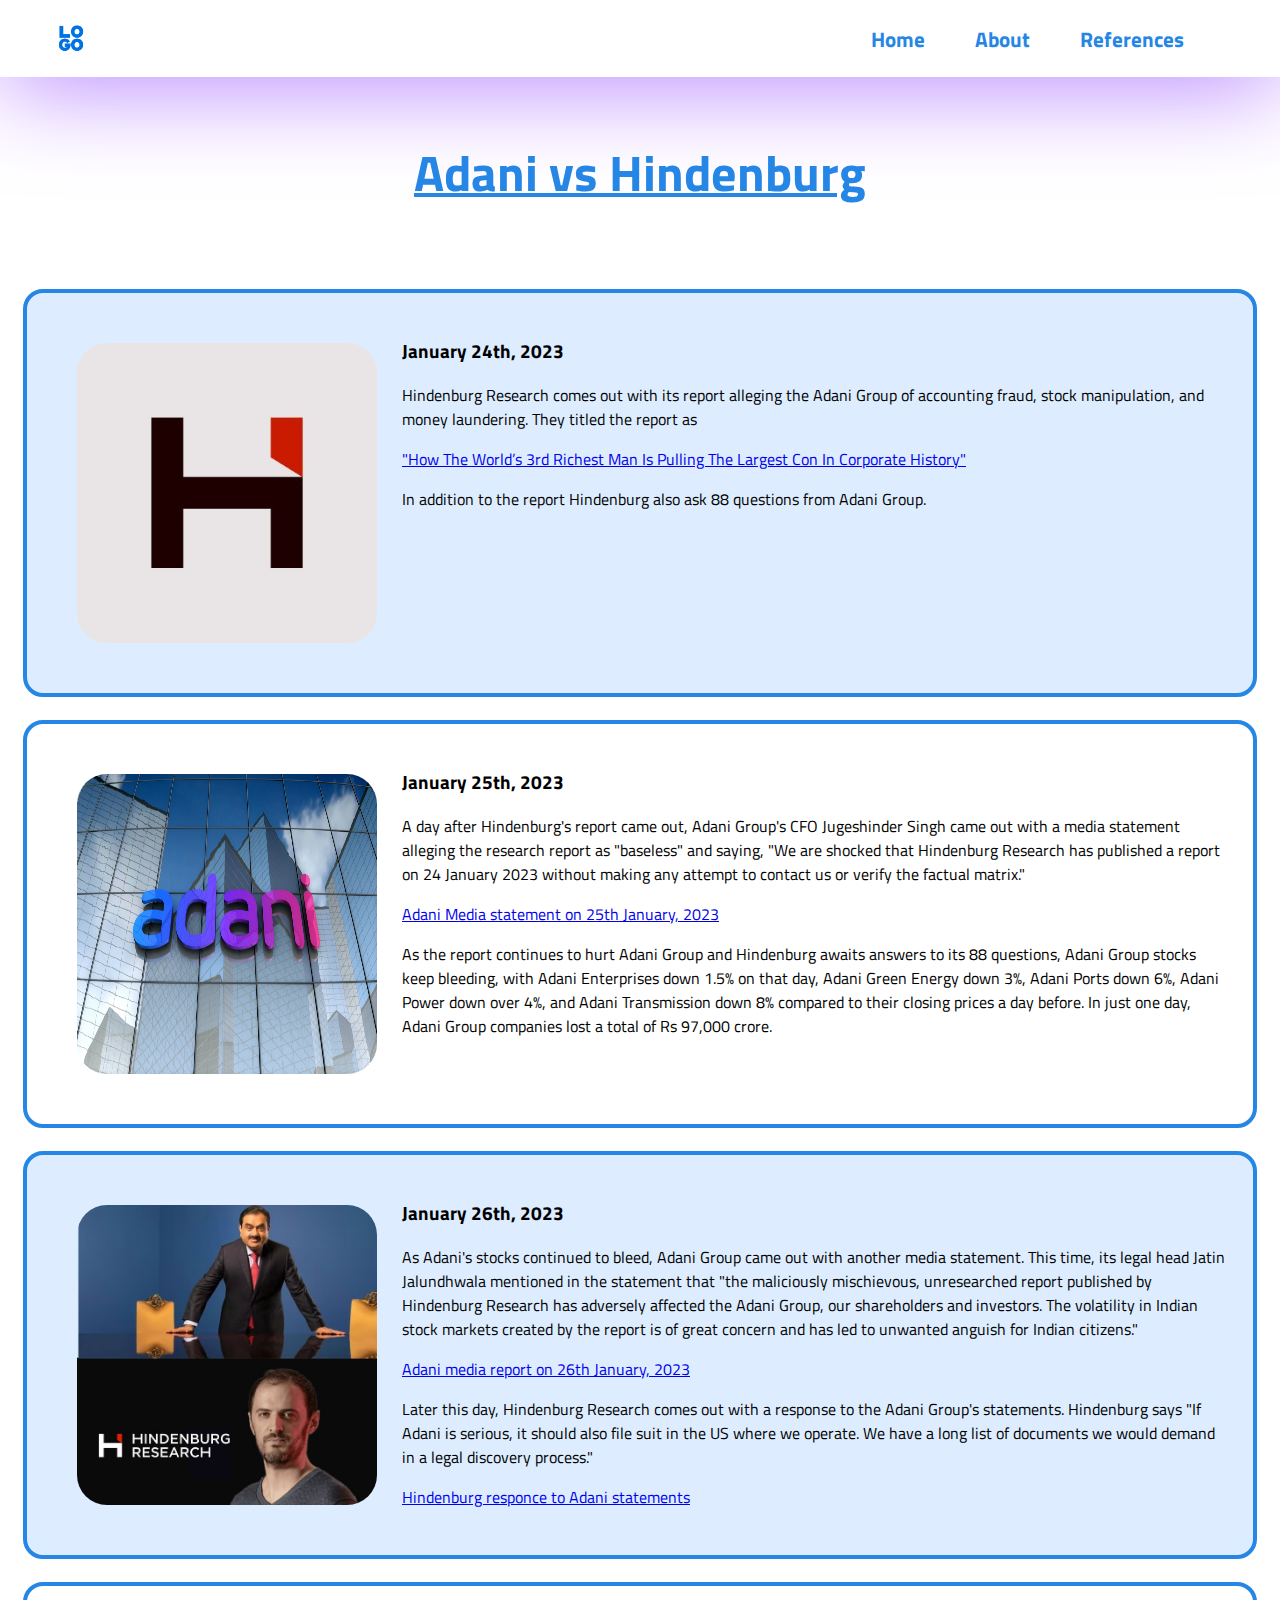
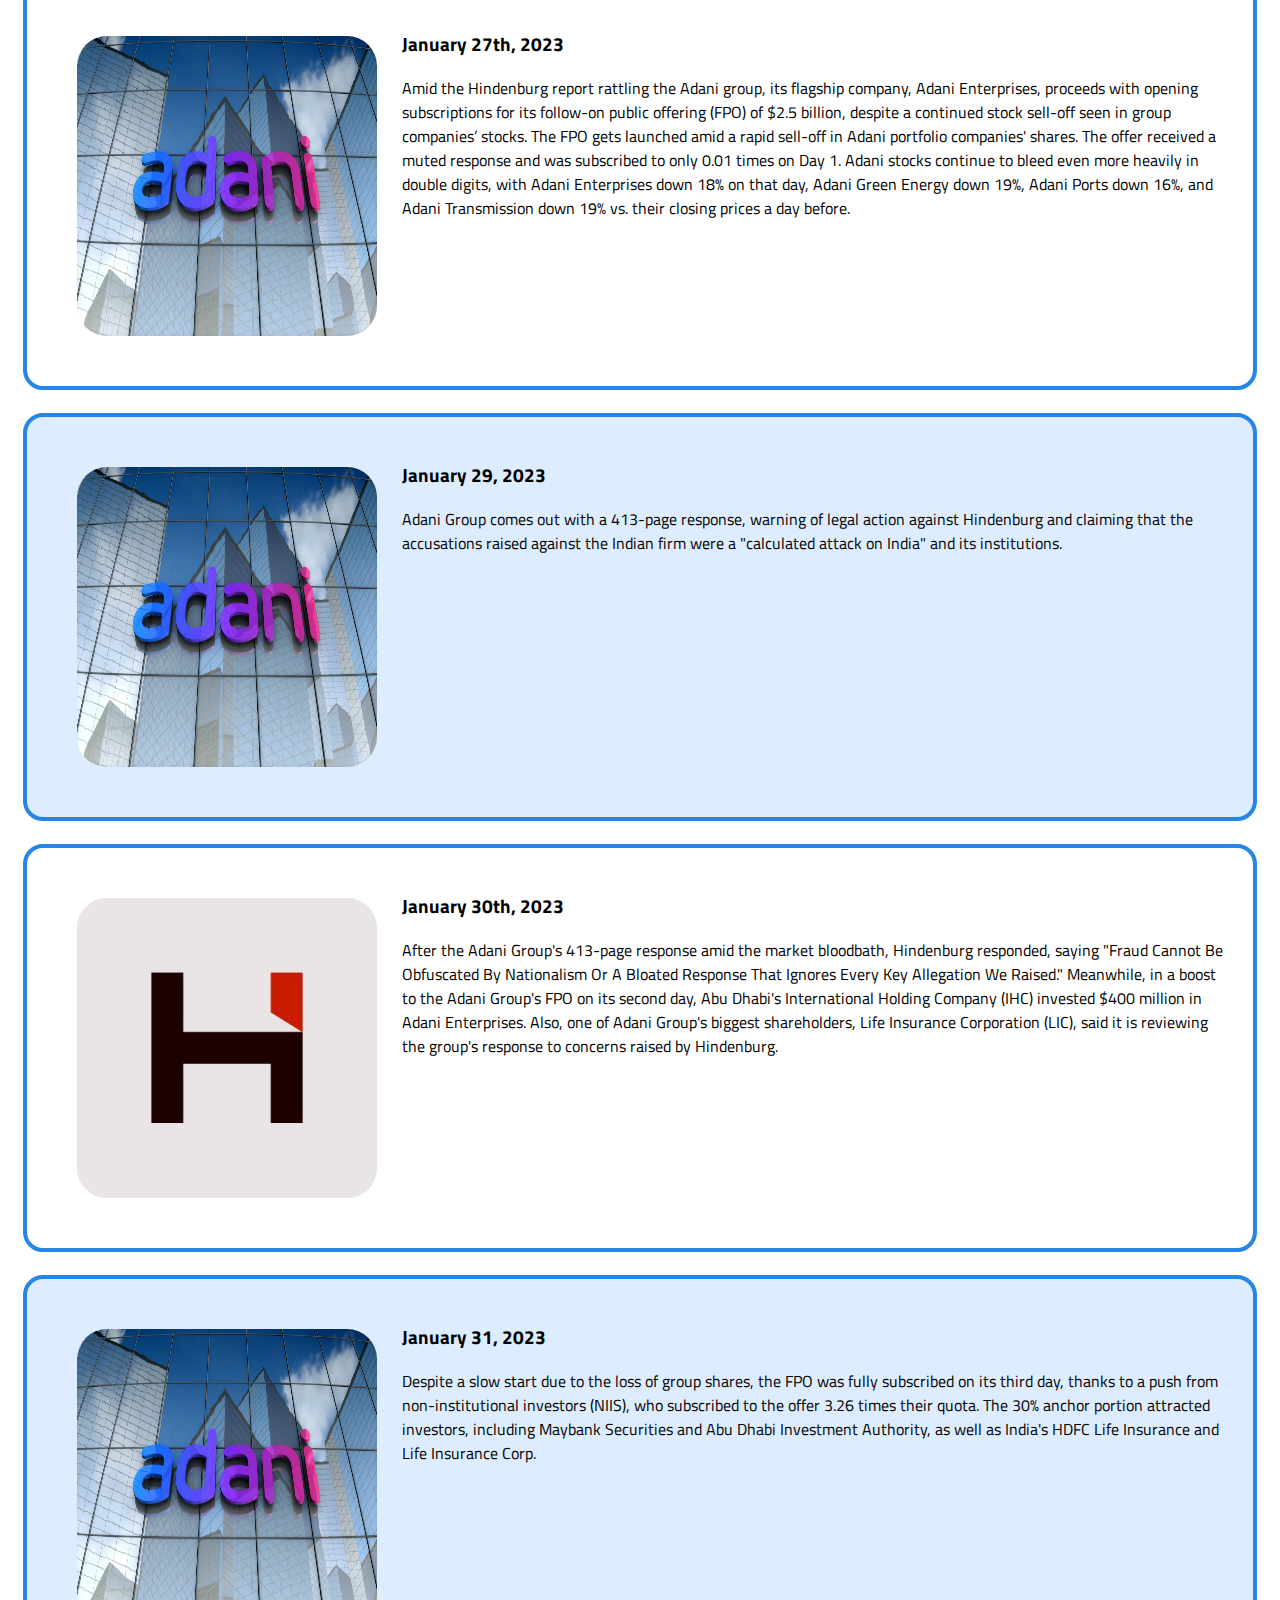
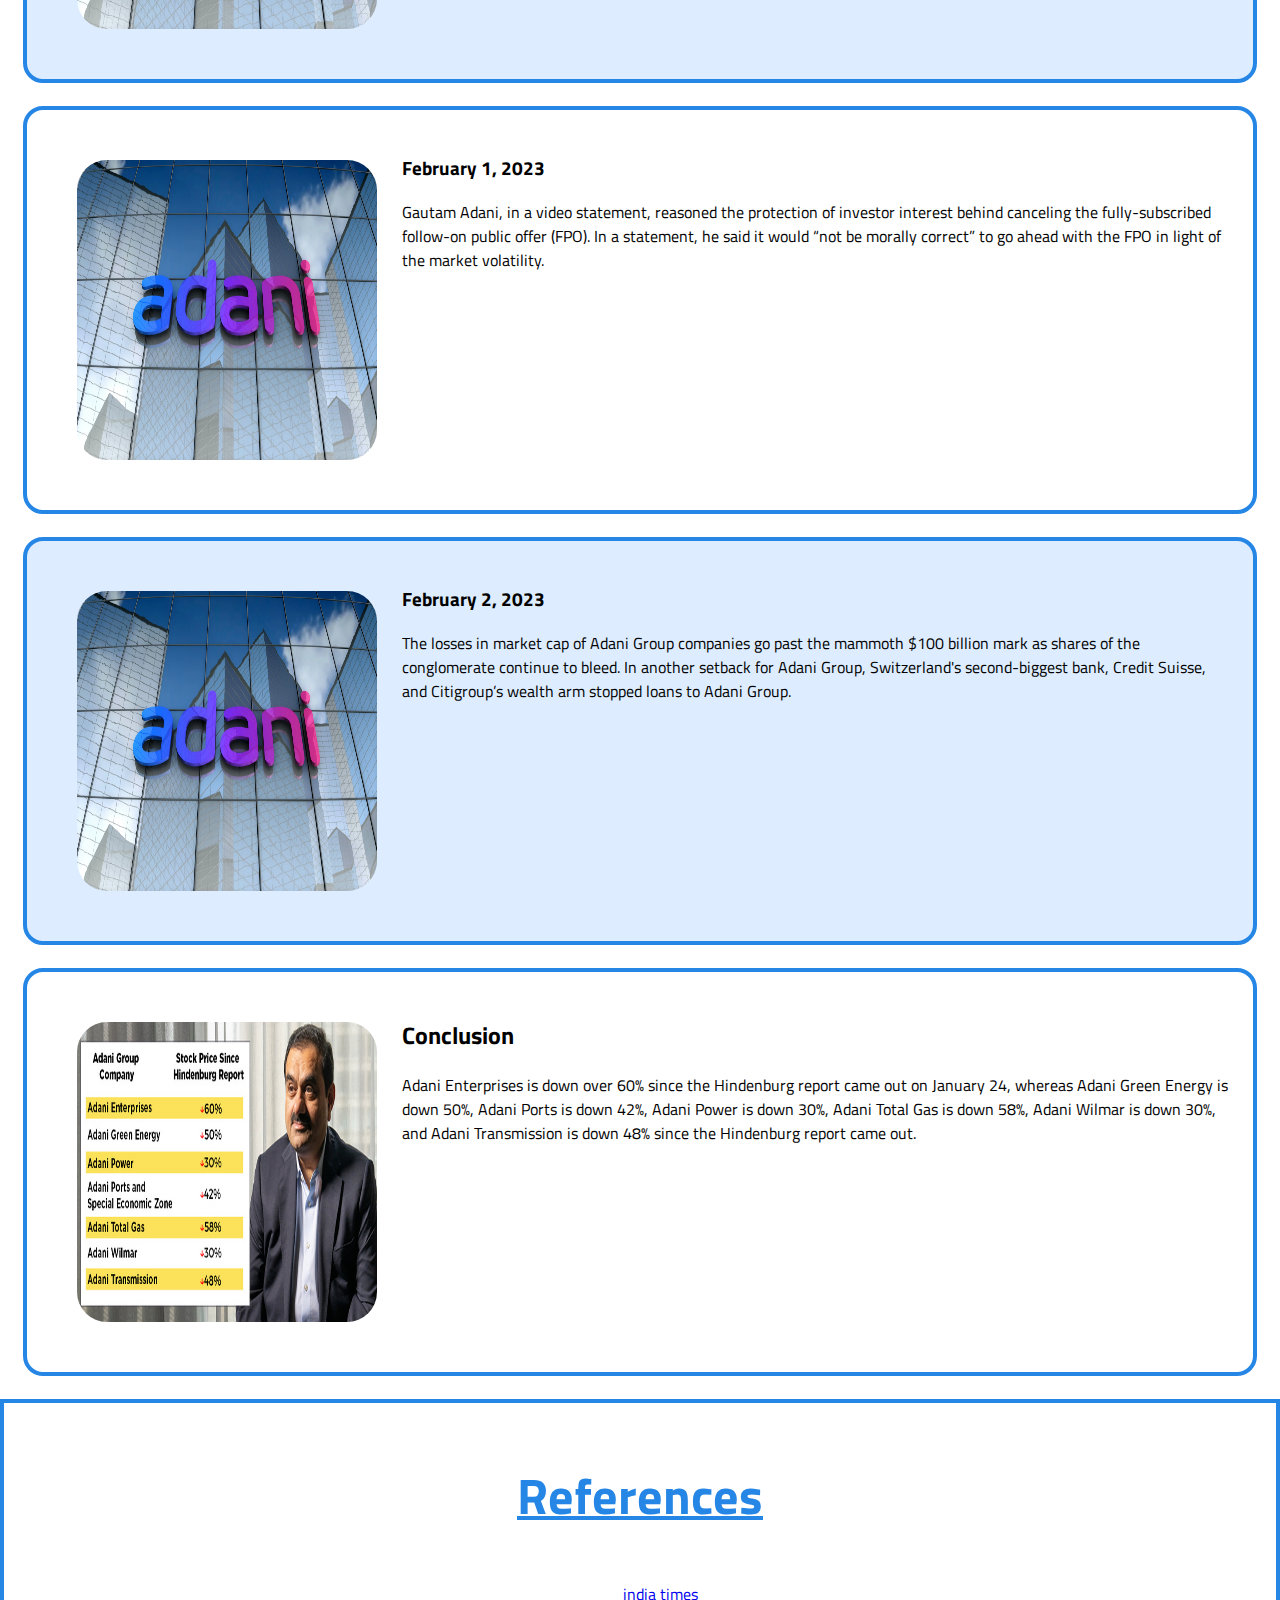
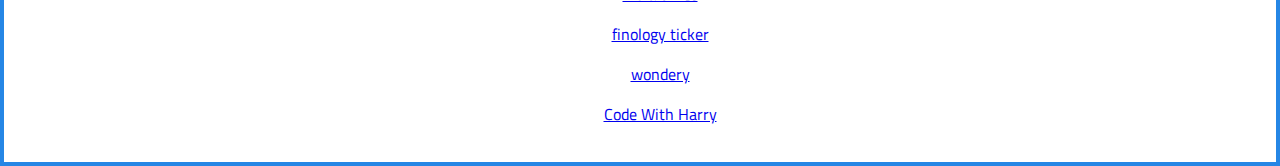
==== index.html @ 4dd3755a "Removing from folder and adding to main file" ====
<!DOCTYPE html>
<html lang="en">

<head>
    <meta charset="UTF-8">
    <meta http-equiv="X-UA-Compatible" content="IE=edge">
    <meta name="viewport" content="width=device-width, initial-scale=1.0">
    <link rel="stylesheet" href="style.css">
    <link rel="preconnect" href="https://fonts.googleapis.com">
    <link rel="preconnect" href="https://fonts.gstatic.com" crossorigin>
    <link href="https://fonts.googleapis.com/css2?family=Titillium+Web&display=swap" rel="stylesheet">
    <title>Adani VS Hindenburg </title>

    </style>

</head>

</head>

<body>
    <header>
        <section class="flex-container">

            <div class="image-container">

                <img src="logo-social.png" alt="company name" class="header-image">

            </div>
            <div class="links-container">

                <a href="" class="header-links">Home</a>
                <a href="" class="header-links">About</a>
                <a href="" class="header-links">References</a>

            </div>
        </section>
    </header>


    <main>

        <div class="label-topic">
            <h1>Adani vs Hindenburg</h1>
        </div>

        <section class="body-flex-container">

            <div class="odd">
                <img src="hindenburg-research.jpg" alt="Hindenburg logo" class="images">

                <div>

                    <h3>January 24th, 2023</h3>
                    <p>
                        Hindenburg Research comes out with its report alleging the Adani Group of accounting fraud,
                        stock
                        manipulation, and money laundering. They titled the report as </p>
                    <a href="https://hindenburgresearch.com/adani/">"How The World’s 3rd Richest Man Is Pulling The
                        Largest
                        Con
                        In Corporate History" </a>
                    <p>
                        In addition to the report Hindenburg also ask 88 questions from Adani Group.
                    </p>

                </div>

            </div>


            <div class="even">
                <img src="adani-group-logo.webp" alt="Adani logo" class="images">

                <div>

                    <h3>January 25th, 2023</h3>
                    <p>
                        A day after Hindenburg's report came out, Adani Group's CFO Jugeshinder Singh came out with a
                        media
                        statement alleging the research report as "baseless" and saying, "We are shocked that Hindenburg
                        Research has published a report on 24 January 2023 without making any attempt to contact us or
                        verify
                        the factual matrix."
                    </p>
                    <a
                        href="https://twitter.com/AdaniOnline/status/1618169673073451008?ref_src=twsrc%5Etfw%7Ctwcamp%5Etweetembed%7Ctwterm%5E1618169673073451008%7Ctwgr%5Ebac902d277b61a05304545f41da49d1b588bbb51%7Ctwcon%5Es1_&ref_url=https%3A%2F%2Fwww.indiatimes.com%2Fworth%2Fnews%2Fadani-vs-hindenburg-research-timeline-so-far-592019.html">Adani
                        Media statement on 25th January, 2023</a>
                    <p>As the report continues to hurt Adani Group and Hindenburg awaits answers to its 88 questions,
                        Adani
                        Group stocks keep bleeding, with Adani Enterprises down 1.5% on that day, Adani Green Energy
                        down
                        3%,
                        Adani Ports down 6%, Adani Power down over 4%, and Adani Transmission down 8% compared to their
                        closing
                        prices a day before. In just one day, Adani Group companies lost a total of Rs 97,000 crore.</p>

                </div>

            </div>

            <div class="odd">
                <img src="Adani-vs-Hindenburg-research.png" alt="Adani-vs-Hindenburg-research" class="images">
                <div>

                    <h3>January 26th, 2023</h3>
                    <p>
                        As Adani's stocks continued to bleed, Adani Group came out with another media statement. This
                        time,
                        its
                        legal head Jatin Jalundhwala mentioned in the statement that "the maliciously mischievous,
                        unresearched
                        report published by Hindenburg Research has adversely affected the Adani Group, our shareholders
                        and
                        investors. The volatility in Indian stock markets created by the report is of great concern and
                        has
                        led
                        to unwanted anguish for Indian citizens."
                    </p>
                    <a
                        href="https://twitter.com/AdaniOnline/status/1618505586722885633?ref_src=twsrc%5Etfw%7Ctwcamp%5Etweetembed%7Ctwterm%5E1618505586722885633%7Ctwgr%5Ebac902d277b61a05304545f41da49d1b588bbb51%7Ctwcon%5Es1_&ref_url=https%3A%2F%2Fwww.indiatimes.com%2Fworth%2Fnews%2Fadani-vs-hindenburg-research-timeline-so-far-592019.html">Adani
                        media report on 26th January, 2023</a>
                    <p>Later this day, Hindenburg Research comes out with a response to the Adani Group's statements.
                        Hindenburg
                        says "If Adani is serious, it should also file suit in the US where we operate. We have a long
                        list
                        of
                        documents we would demand in a legal discovery process."</p>
                    <a
                        href="https://twitter.com/HindenburgRes/status/1618602694436081668?ref_src=twsrc%5Etfw%7Ctwcamp%5Etweetembed%7Ctwterm%5E1618602694436081668%7Ctwgr%5Ebac902d277b61a05304545f41da49d1b588bbb51%7Ctwcon%5Es1_&ref_url=https%3A%2F%2Fwww.indiatimes.com%2Fworth%2Fnews%2Fadani-vs-hindenburg-research-timeline-so-far-592019.html">Hindenburg
                        responce to Adani statements </a>

                </div>

            </div>

            <div class="even">
                <img src="adani-group-logo.webp" alt="" class="images">

                <div>


                    <h3>January 27th, 2023</h3>
                    <p>Amid the Hindenburg report rattling the Adani group, its flagship company, Adani Enterprises,
                        proceeds
                        with opening subscriptions for its follow-on public offering (FPO) of $2.5 billion, despite a
                        continued
                        stock sell-off seen in group companies’ stocks. The FPO gets launched amid a rapid sell-off in
                        Adani
                        portfolio companies' shares. The offer received a muted response and was subscribed to only 0.01
                        times
                        on Day 1.

                        Adani stocks continue to bleed even more heavily in double digits, with Adani Enterprises down
                        18%
                        on
                        that day, Adani Green Energy down 19%, Adani Ports down 16%, and Adani Transmission down 19% vs.
                        their
                        closing prices a day before.
                    </p>

                </div>

            </div>

            <div class="odd">
                <img src="adani-group-logo.webp" alt="Adani group logo" class="images">

                <div>

                    <h3>January 29, 2023</h3>
                    <p>Adani Group comes out with a 413-page response, warning of legal action against Hindenburg and
                        claiming
                        that the accusations raised against the Indian firm were a "calculated attack on India" and its
                        institutions.</p>

                </div>

            </div>

            <div class="even">

                <img src="hindenburg-research.jpg" alt="Hindenburg logo" class="images">

                <div>

                    <h3>January 30th, 2023</h3>
                    <p>After the Adani Group's 413-page response amid the market bloodbath, Hindenburg responded, saying
                        "Fraud
                        Cannot Be Obfuscated By Nationalism Or A Bloated Response That Ignores Every Key Allegation We
                        Raised."
                        Meanwhile, in a boost to the Adani Group's FPO on its second day, Abu Dhabi's International
                        Holding
                        Company (IHC) invested $400 million in Adani Enterprises. Also, one of Adani Group's biggest
                        shareholders, Life Insurance Corporation (LIC), said it is reviewing the group's response to
                        concerns
                        raised by Hindenburg.</p>

                </div>

            </div>

            <div class="odd">
                <img src="adani-group-logo.webp" alt="" class="images">

                <div>

                    <h3>January 31, 2023</h3>
                    <p>Despite a slow start due to the loss of group shares, the FPO was fully subscribed on its third
                        day,
                        thanks to a push from non-institutional investors (NIIS), who subscribed to the offer 3.26 times
                        their
                        quota. The 30% anchor portion attracted investors, including Maybank Securities and Abu Dhabi
                        Investment
                        Authority, as well as India's HDFC Life Insurance and Life Insurance Corp.</p>

                </div>

            </div>

            <div class="even">
                <img src="adani-group-logo.webp" alt="" class="images">

                <div>

                    <h3>February 1, 2023</h3>
                    <p>Gautam Adani, in a video statement, reasoned the protection of investor interest behind canceling
                        the
                        fully-subscribed follow-on public offer (FPO).

                        In a statement, he said it would “not be morally correct” to go ahead with the FPO in light of
                        the
                        market volatility.
                    </p>

                </div>
            </div>

            <div class="odd">
                <img src="adani-group-logo.webp" alt="" class="images">

                <div>

                    <h3>February 2, 2023</h3>
                    <p>The losses in market cap of Adani Group companies go past the mammoth $100 billion mark as shares
                        of
                        the
                        conglomerate continue to bleed. In another setback for Adani Group, Switzerland's second-biggest
                        bank,
                        Credit Suisse, and Citigroup’s wealth arm stopped loans to Adani Group.</p>

                </div>

            </div>

            <div class="even">
                <img src="Adani shares since 25th jan 2023.jpg" alt="" class="images">
                <div>
                    
                    <h2>Conclusion</h2>
                    <p>Adani Enterprises is down over 60% since the Hindenburg report came out on January 24, whereas Adani
                    Green
                    Energy is down 50%, Adani Ports is down 42%, Adani Power is down 30%, Adani Total Gas is down 58%,
                    Adani
                    Wilmar is down 30%, and Adani Transmission is down 48% since the Hindenburg report came out.</p>
                    
                </div>
            </div>
                
        </section>
    </main>



    <footer>

        <div>

            <h1 class="footer-heading">References</h1>
        </div>
            <div>

                <ul>
                    
                    
                    <a href="https://www.indiatimes.com/worth/news/adani-vs-hindenburg-research-timeline-so-far-592019.html">india times</a>
                    </ul>
                    <ul>
                        
                        <a href="https://ticker.finology.in/">finology ticker</a>
                    </ul>     
                    <ul>
                        <a href="https://wondery.com/">wondery</a>
                    </ul>   
                    <ul>
                        <a href="https://www.youtube.com/@CodeWithHarry">Code With Harry</a>
                    </ul>
                    
                </div>

    </footer>

</body>

</html>
---- style.css ----
.flex-container {
    display: flex;
    align-items: center;
    box-shadow: 1px 1px 100px 1px #a96cff;
    background-color: white;
}


.image-container {
    flex-grow: 10;

}
@media only screen and (max-width: 600px) {
    .image-container {
        flex-grow: 5;
    
    }
}
.links-container {

    font-size: 1.3rem;
    flex-grow: 1;
}

.header-image {
    width: 80px;
    height: 45px;
    margin-top: 5px;
    margin-left: 25px;
    border-radius: 25px;
    padding: 6px;
}

.header-links {
   
 
    display: inline-block;
    color: #2586e5;
    text-decoration: none; 
    background-color: white;
    padding: 1vh;
    margin: 1.5vh;
    border-radius: 15px;
    font-weight: bold;
    
}
.header-links:hover{

    text-decoration: underline #2586e5 2px;
    
}

.label-topic{
    display: grid;
    padding: 23px;
    text-align: center;
    text-decoration: underline #2586e5 4px;
    color: #2586e5;
}
body{
    font-family: 'Titillium Web', sans-serif;
    margin: 0cm;
}


.images {
    height: 300px;
    width: 300px;
    margin: 25px;
    border-radius: 30px;
    
}
.body-flex-container > div{
    display: flex;
    margin: 23px;
    padding: 25px;
    align-items: stretch;
    border-radius: 20px;
}
h1{
    font-size: 50px;
}

.odd{
    background-color: #ddedff;
    border: 4px solid #2586e5;
}
.even{
    background-color: white;
    border: 4px solid #2586e5;
}


footer{
    background-color: white;
    display: grid;
    text-align: center;
    padding-top: 20px;
    padding-bottom: 20px;
    border: 4px solid #2586e5;
}

.footer-heading{
    color: #2586e5;
    text-decoration: underline #2586e5 4px;
}
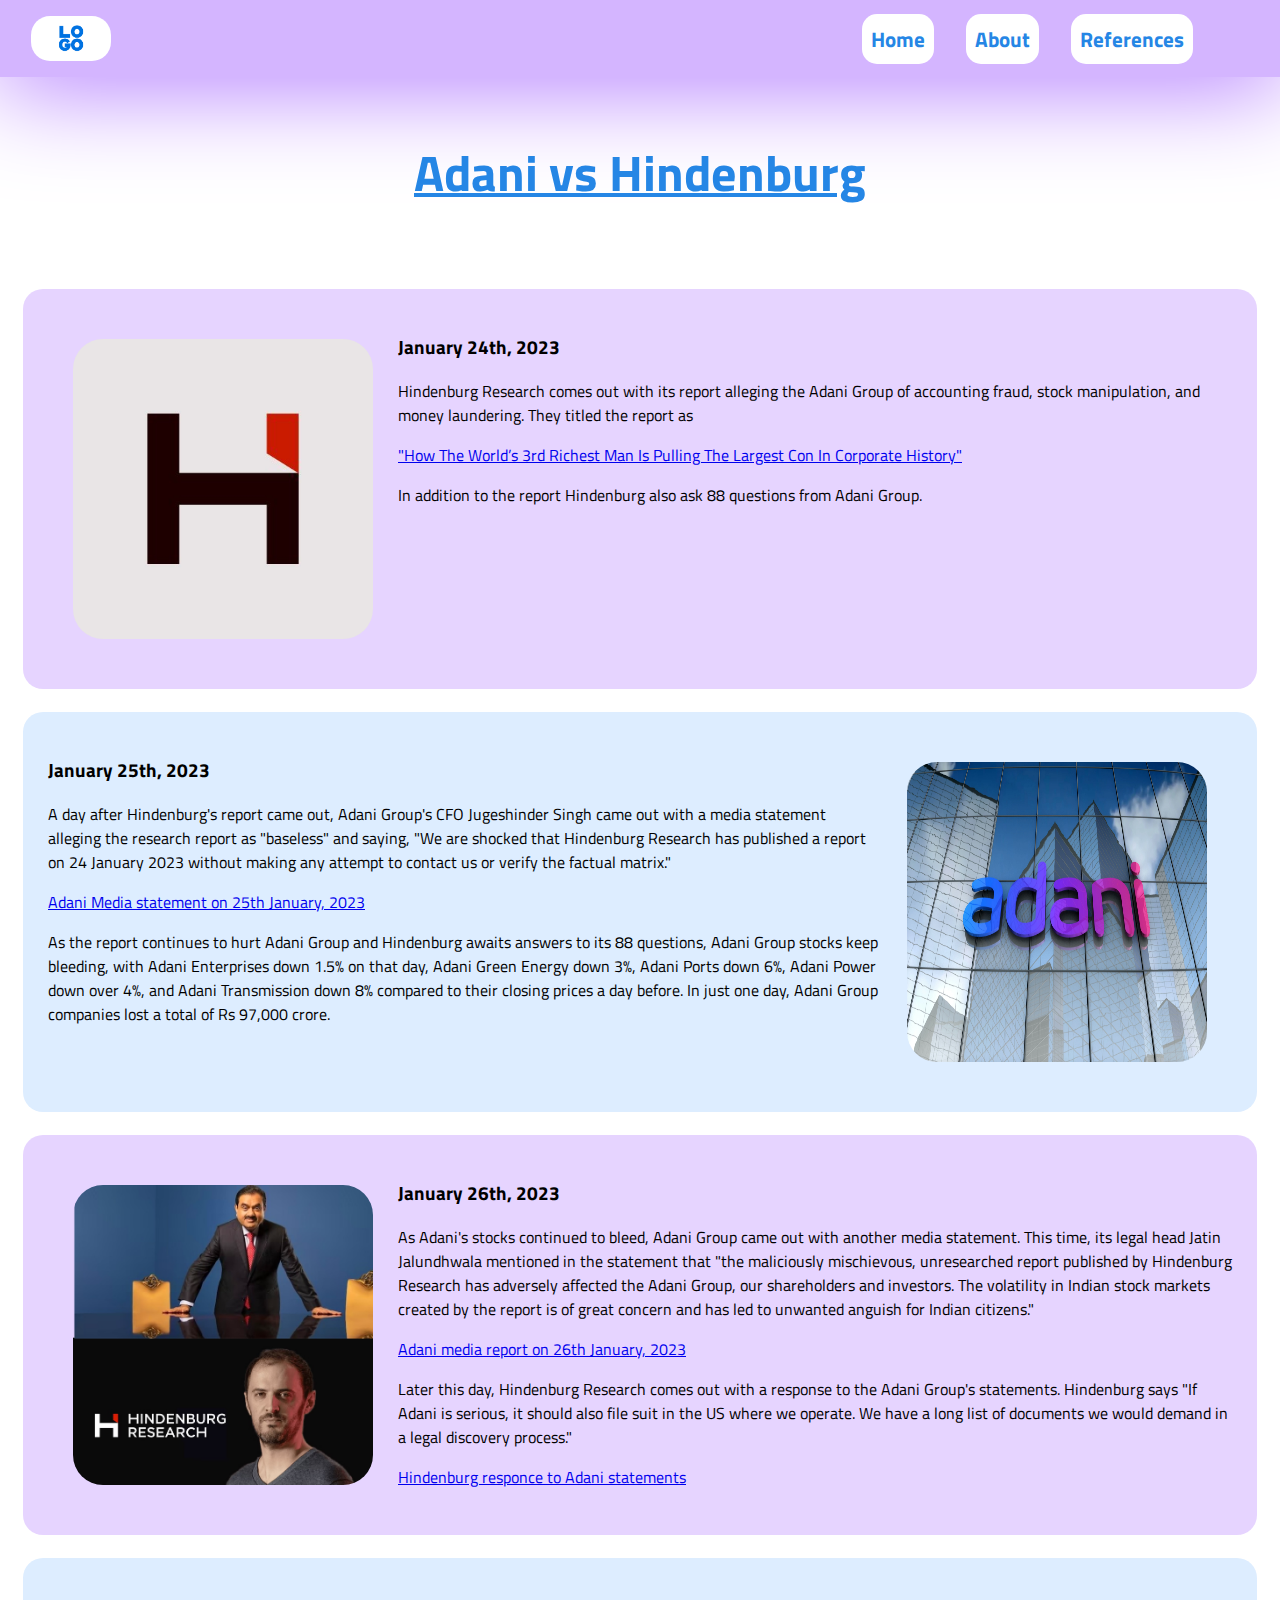
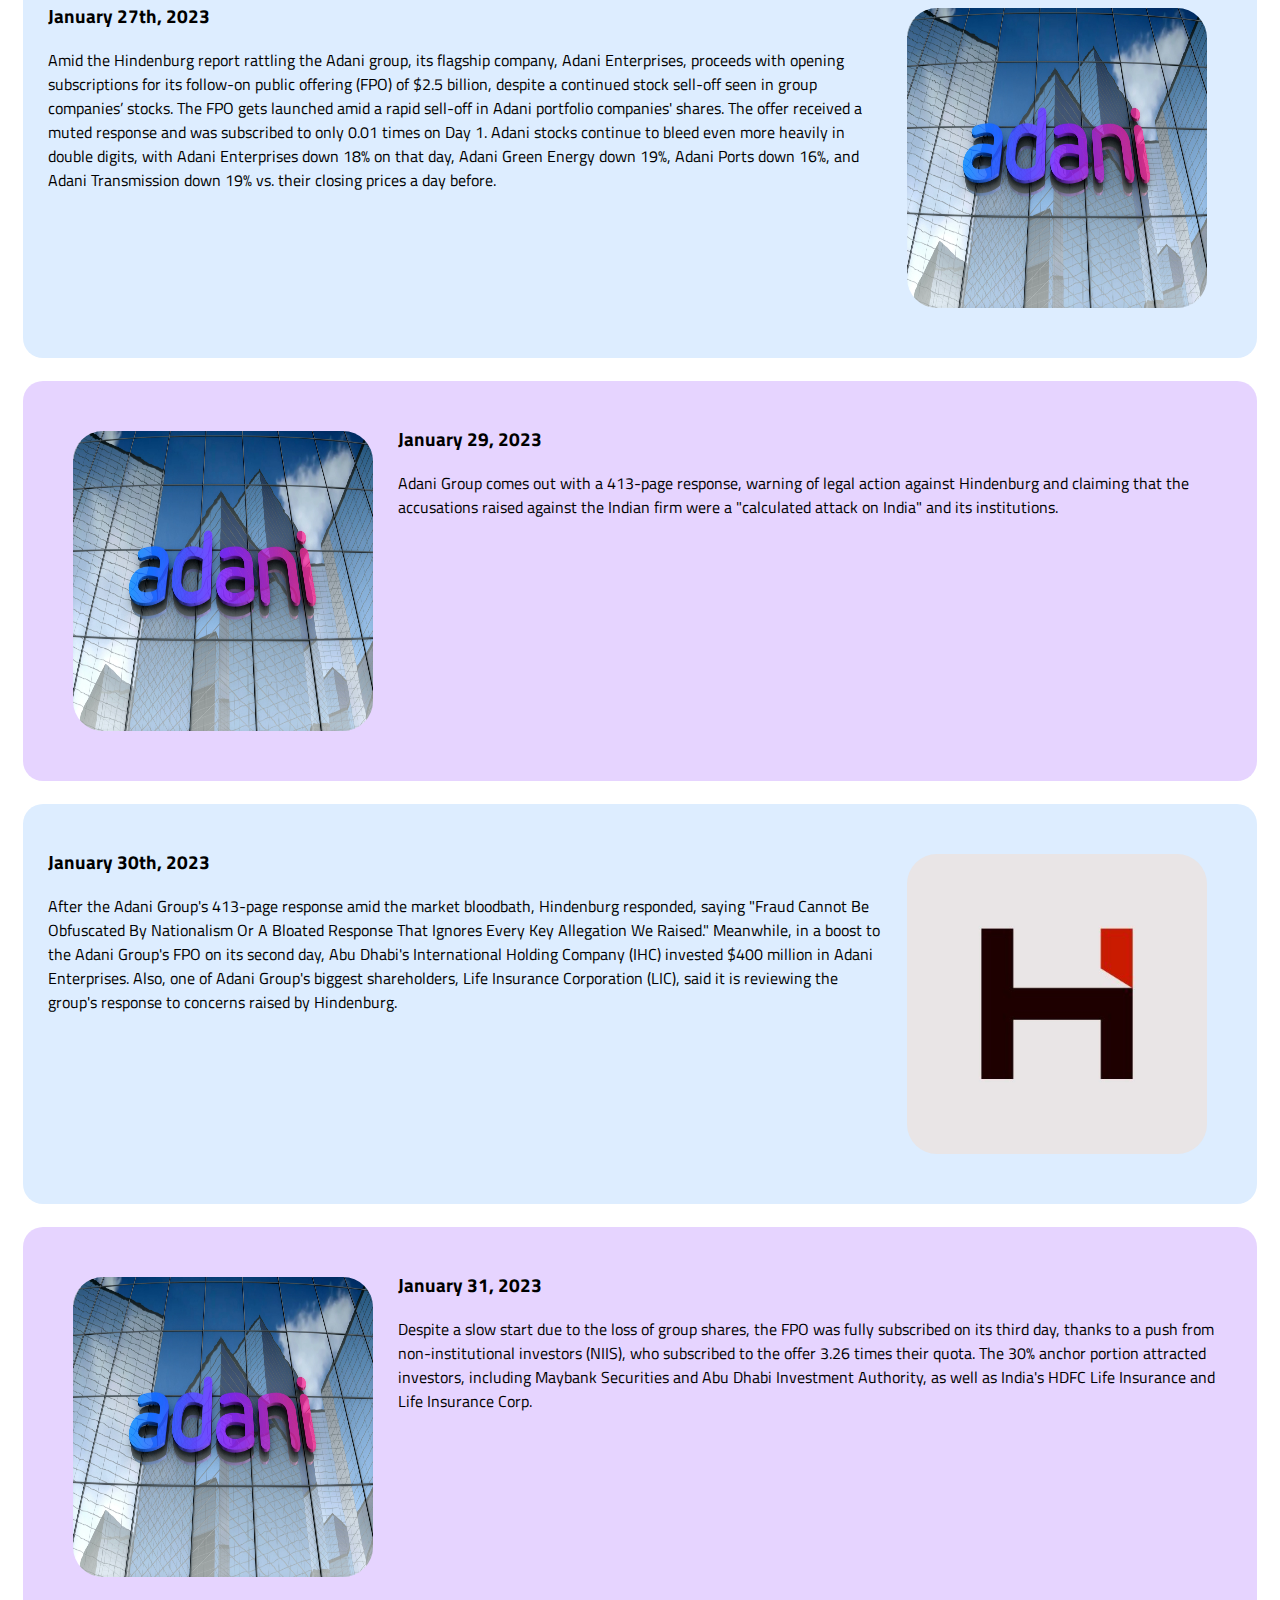
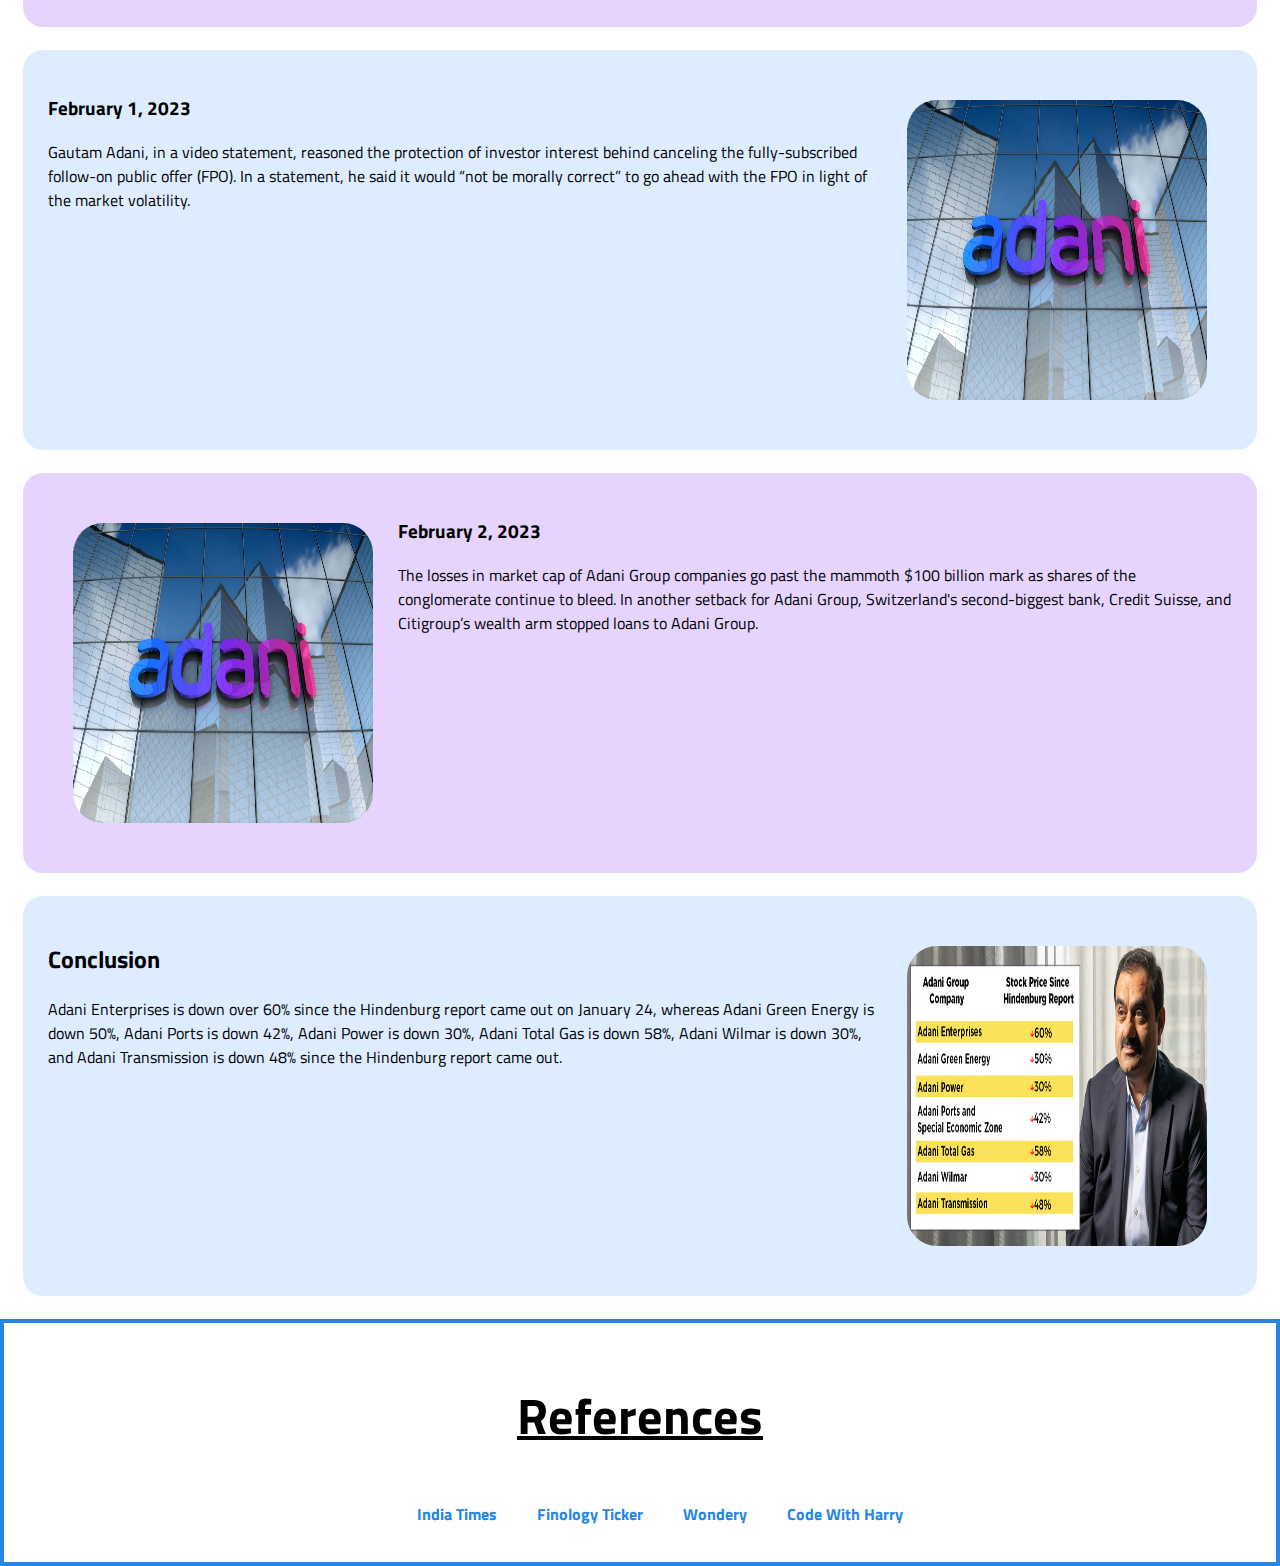
==== commit ea8a7fdc: "Update index.html" ====
--- a/index.html
+++ b/index.html
@@ -69,7 +69,6 @@
 
 
             <div class="even">
-                <img src="adani-group-logo.webp" alt="Adani logo" class="images">
 
                 <div>
 
@@ -95,6 +94,7 @@
                         prices a day before. In just one day, Adani Group companies lost a total of Rs 97,000 crore.</p>
 
                 </div>
+                <img src="adani-group-logo.webp" alt="Adani logo" class="images">
 
             </div>
 
@@ -134,7 +134,6 @@
             </div>
 
             <div class="even">
-                <img src="adani-group-logo.webp" alt="" class="images">
 
                 <div>
 
@@ -159,6 +158,7 @@
                     </p>
 
                 </div>
+                <img src="adani-group-logo.webp" alt="" class="images">
 
             </div>
 
@@ -179,7 +179,6 @@
 
             <div class="even">
 
-                <img src="hindenburg-research.jpg" alt="Hindenburg logo" class="images">
 
                 <div>
 
@@ -196,6 +195,7 @@
                         raised by Hindenburg.</p>
 
                 </div>
+                <img src="hindenburg-research.jpg" alt="Hindenburg logo" class="images">
 
             </div>
 
@@ -218,7 +218,6 @@
             </div>
 
             <div class="even">
-                <img src="adani-group-logo.webp" alt="" class="images">
 
                 <div>
 
@@ -233,6 +232,7 @@
                     </p>
 
                 </div>
+                <img src="adani-group-logo.webp" alt="" class="images">
             </div>
 
             <div class="odd">
@@ -253,19 +253,21 @@
             </div>
 
             <div class="even">
+                <div>
+
+                    <h2>Conclusion</h2>
+                    <p>Adani Enterprises is down over 60% since the Hindenburg report came out on January 24, whereas
+                        Adani
+                        Green
+                        Energy is down 50%, Adani Ports is down 42%, Adani Power is down 30%, Adani Total Gas is down
+                        58%,
+                        Adani
+                        Wilmar is down 30%, and Adani Transmission is down 48% since the Hindenburg report came out.</p>
+
+                </div>
                 <img src="Adani shares since 25th jan 2023.jpg" alt="" class="images">
-                <div>
-                    
-                    <h2>Conclusion</h2>
-                    <p>Adani Enterprises is down over 60% since the Hindenburg report came out on January 24, whereas Adani
-                    Green
-                    Energy is down 50%, Adani Ports is down 42%, Adani Power is down 30%, Adani Total Gas is down 58%,
-                    Adani
-                    Wilmar is down 30%, and Adani Transmission is down 48% since the Hindenburg report came out.</p>
-                    
-                </div>
-            </div>
-                
+            </div>
+
         </section>
     </main>
 
@@ -277,28 +279,28 @@
 
             <h1 class="footer-heading">References</h1>
         </div>
-            <div>
-
-                <ul>
-                    
-                    
-                    <a href="https://www.indiatimes.com/worth/news/adani-vs-hindenburg-research-timeline-so-far-592019.html">india times</a>
-                    </ul>
-                    <ul>
-                        
-                        <a href="https://ticker.finology.in/">finology ticker</a>
-                    </ul>     
-                    <ul>
-                        <a href="https://wondery.com/">wondery</a>
-                    </ul>   
-                    <ul>
-                        <a href="https://www.youtube.com/@CodeWithHarry">Code With Harry</a>
-                    </ul>
-                    
-                </div>
+        <div class="footer-content">
+
+            <ul>
+                <a
+                    href="https://www.indiatimes.com/worth/news/adani-vs-hindenburg-research-timeline-so-far-592019.html">India
+                    Times</a>
+            </ul>
+            <ul>
+
+                <a href="https://ticker.finology.in/">Finology Ticker</a>
+            </ul>
+            <ul>
+                <a href="https://wondery.com/">Wondery</a>
+            </ul>
+            <ul>
+                <a href="https://www.youtube.com/@CodeWithHarry">Code With Harry</a>
+            </ul>
+
+        </div>
 
     </footer>
 
 </body>
 
-</html>+</html>
--- a/style.css
+++ b/style.css
@@ -1,9 +1,8 @@
-
 .flex-container {
     display: flex;
     align-items: center;
-    box-shadow: 1px 1px 100px 1px #a96cff;
-    background-color: white;
+    box-shadow: 1px 1px 100px 5px #a96cff;
+    background-color: #a96cff80;
 }
 
 
@@ -11,12 +10,14 @@
     flex-grow: 10;
 
 }
+
 @media only screen and (max-width: 600px) {
     .image-container {
         flex-grow: 5;
-    
+
     }
 }
+
 .links-container {
 
     font-size: 1.3rem;
@@ -33,32 +34,34 @@
 }
 
 .header-links {
-   
- 
+
+
     display: inline-block;
     color: #2586e5;
-    text-decoration: none; 
+    text-decoration: none;
     background-color: white;
     padding: 1vh;
     margin: 1.5vh;
     border-radius: 15px;
     font-weight: bold;
-    
+
 }
-.header-links:hover{
+
+.header-links:hover {
 
     text-decoration: underline #2586e5 2px;
-    
+
 }
 
-.label-topic{
+.label-topic {
     display: grid;
     padding: 23px;
     text-align: center;
     text-decoration: underline #2586e5 4px;
     color: #2586e5;
 }
-body{
+
+body {
     font-family: 'Titillium Web', sans-serif;
     margin: 0cm;
 }
@@ -69,30 +72,33 @@
     width: 300px;
     margin: 25px;
     border-radius: 30px;
-    
+
 }
-.body-flex-container > div{
+
+.body-flex-container>div {
     display: flex;
     margin: 23px;
     padding: 25px;
     align-items: stretch;
     border-radius: 20px;
 }
-h1{
+
+h1 {
     font-size: 50px;
 }
 
-.odd{
+.even {
     background-color: #ddedff;
-    border: 4px solid #2586e5;
+    
 }
-.even{
-    background-color: white;
-    border: 4px solid #2586e5;
+
+.odd {
+    background-color: #d4b5ff95;
+    
 }
 
 
-footer{
+footer {
     background-color: white;
     display: grid;
     text-align: center;
@@ -101,7 +107,26 @@
     border: 4px solid #2586e5;
 }
 
-.footer-heading{
+.footer-heading {
+    color: #000000;
+    text-decoration: underline #000000 4px;
+}
+
+.footer-content {
+    display: flex;
+    justify-content: center;
+}
+
+.footer-content>ul>a {
     color: #2586e5;
-    text-decoration: underline #2586e5 4px;
+    text-decoration: none;
+    background-color: white;
+    font-weight: bold;
+
 }
+
+.footer-content>ul>a:hover {
+
+    text-decoration: underline #2586e5 2px;
+
+}
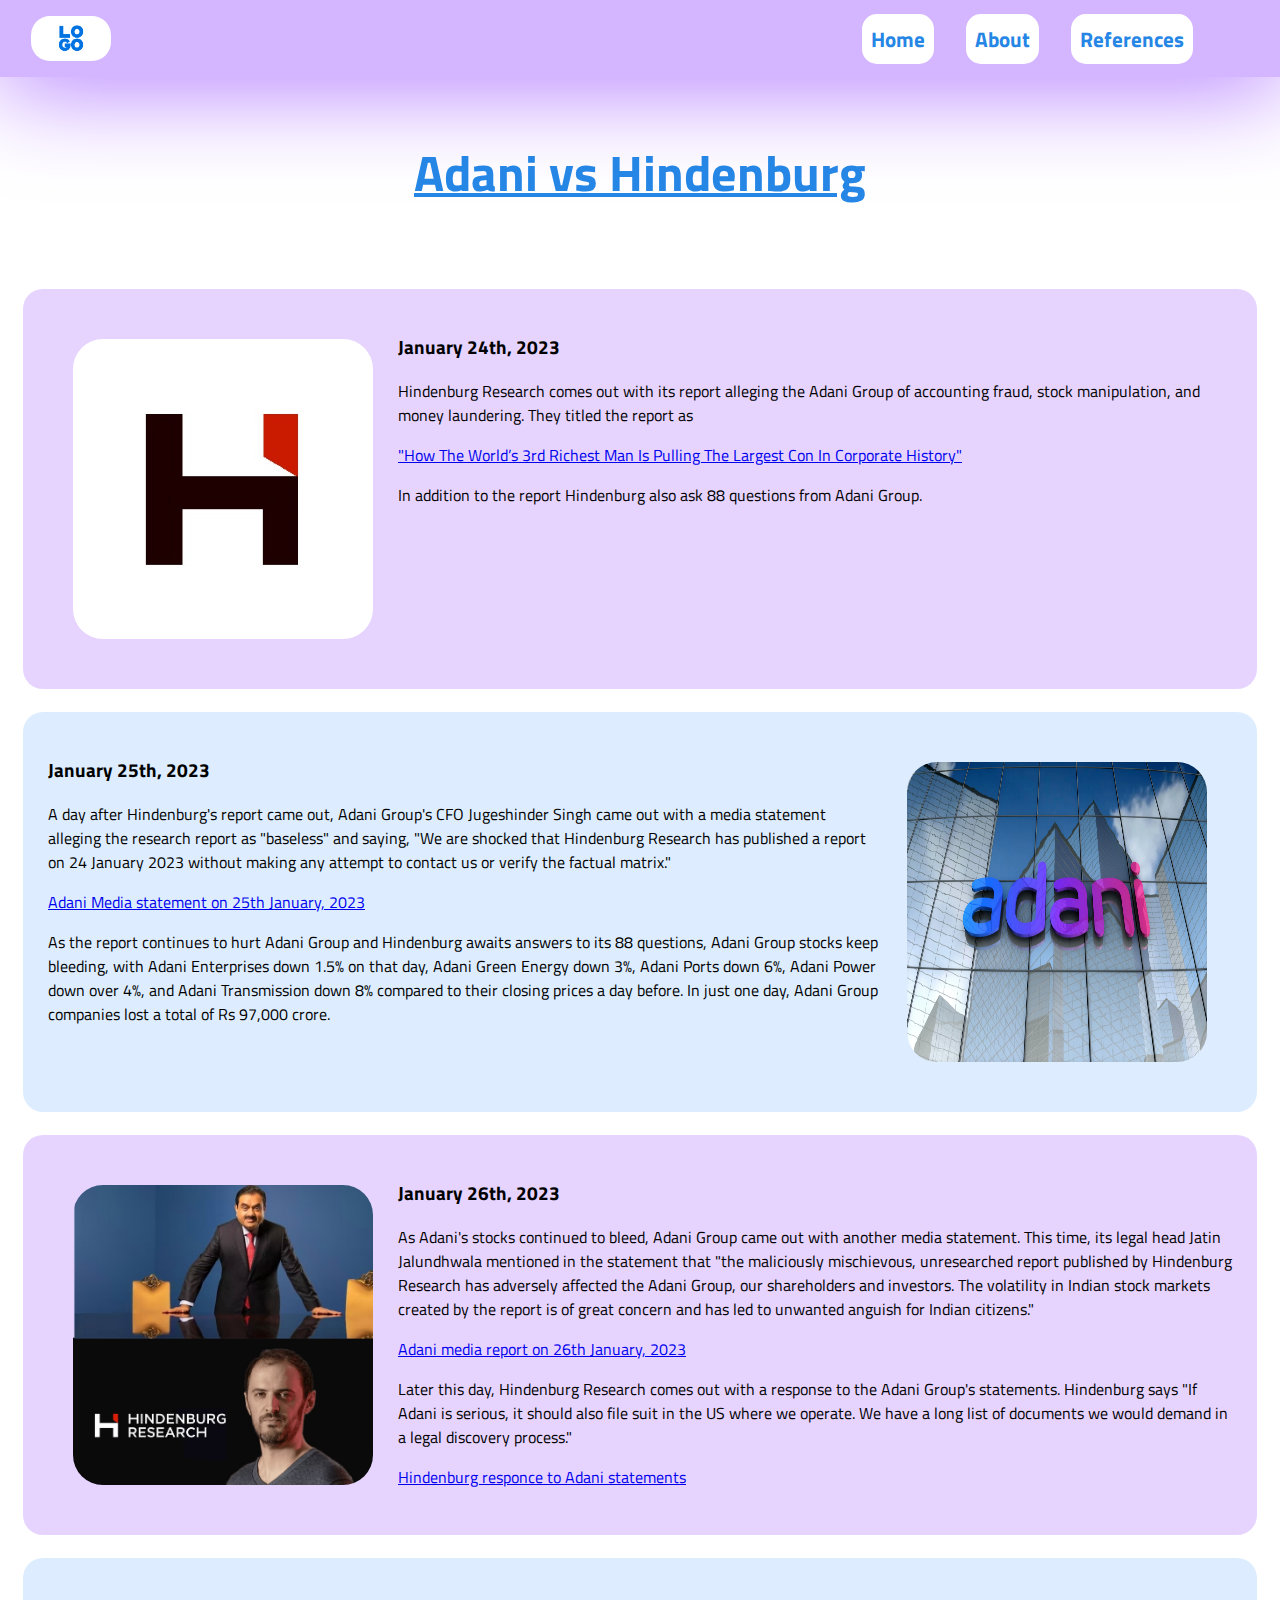
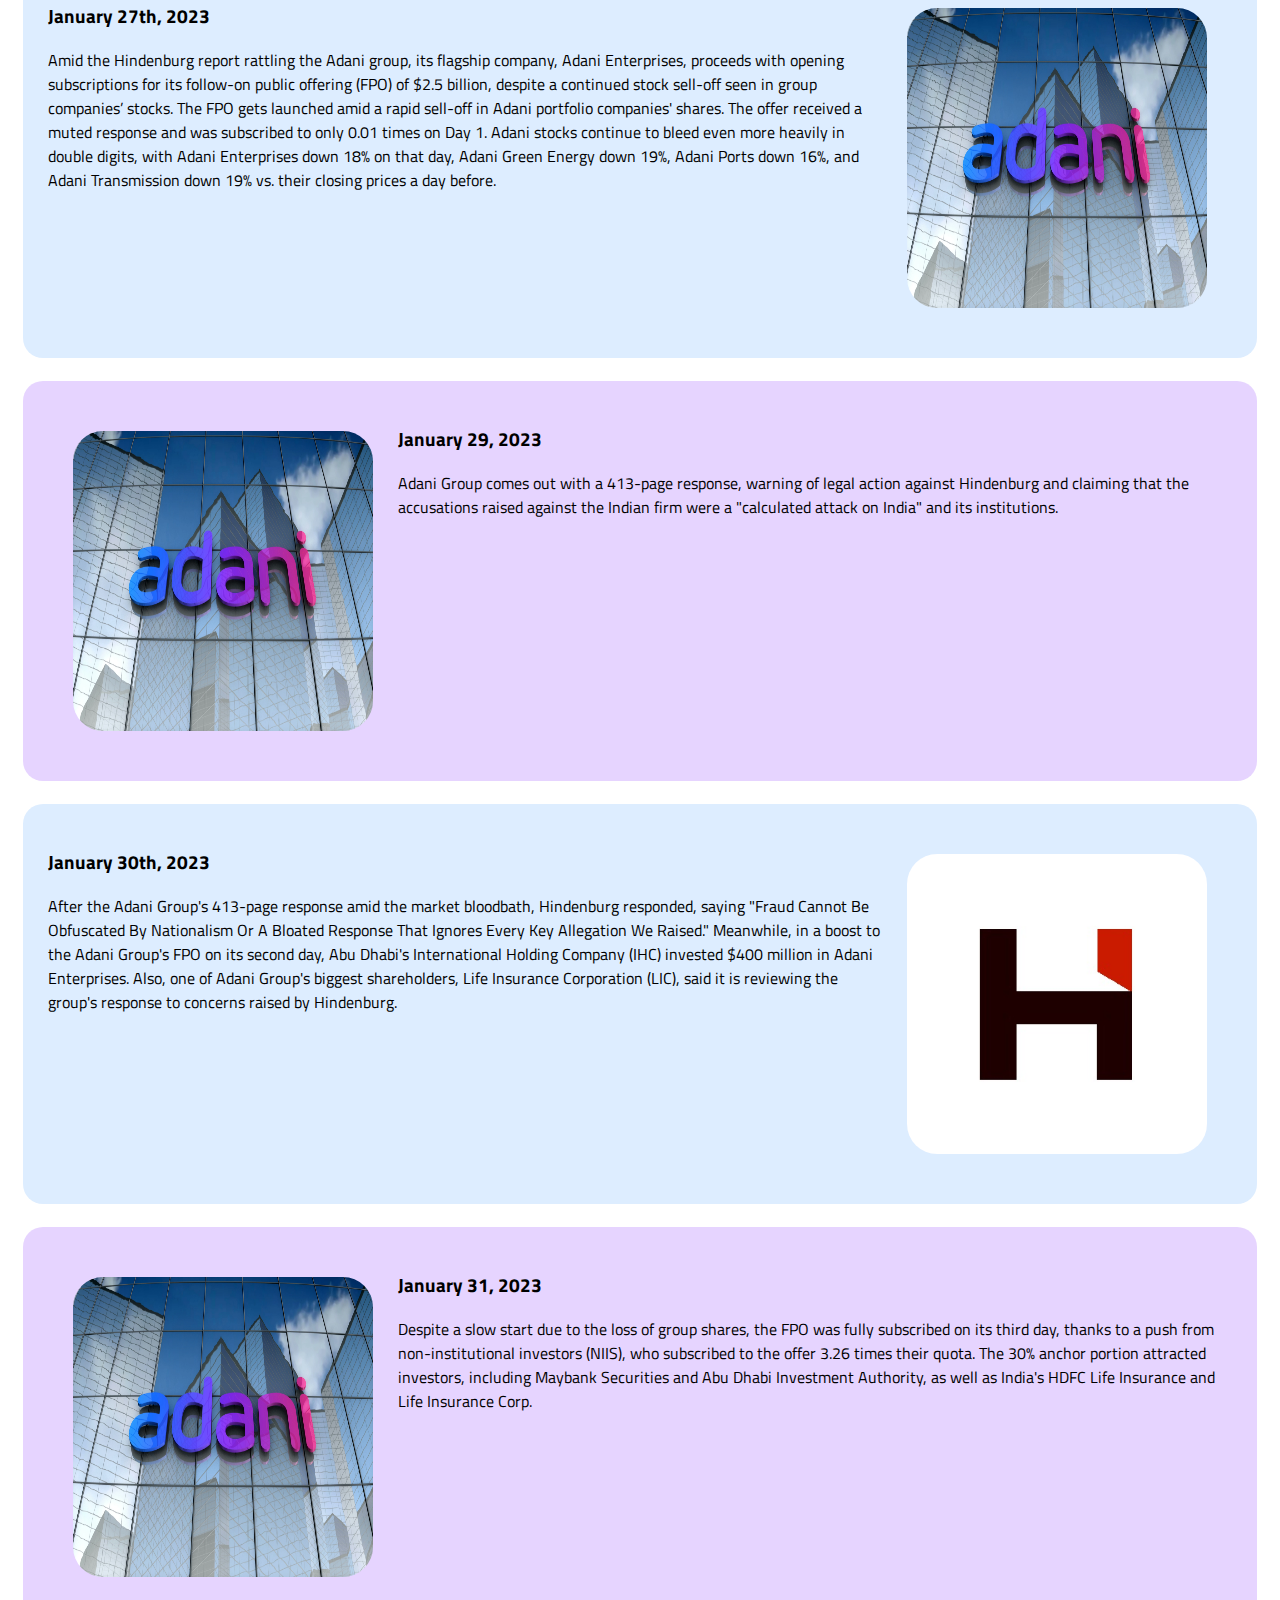
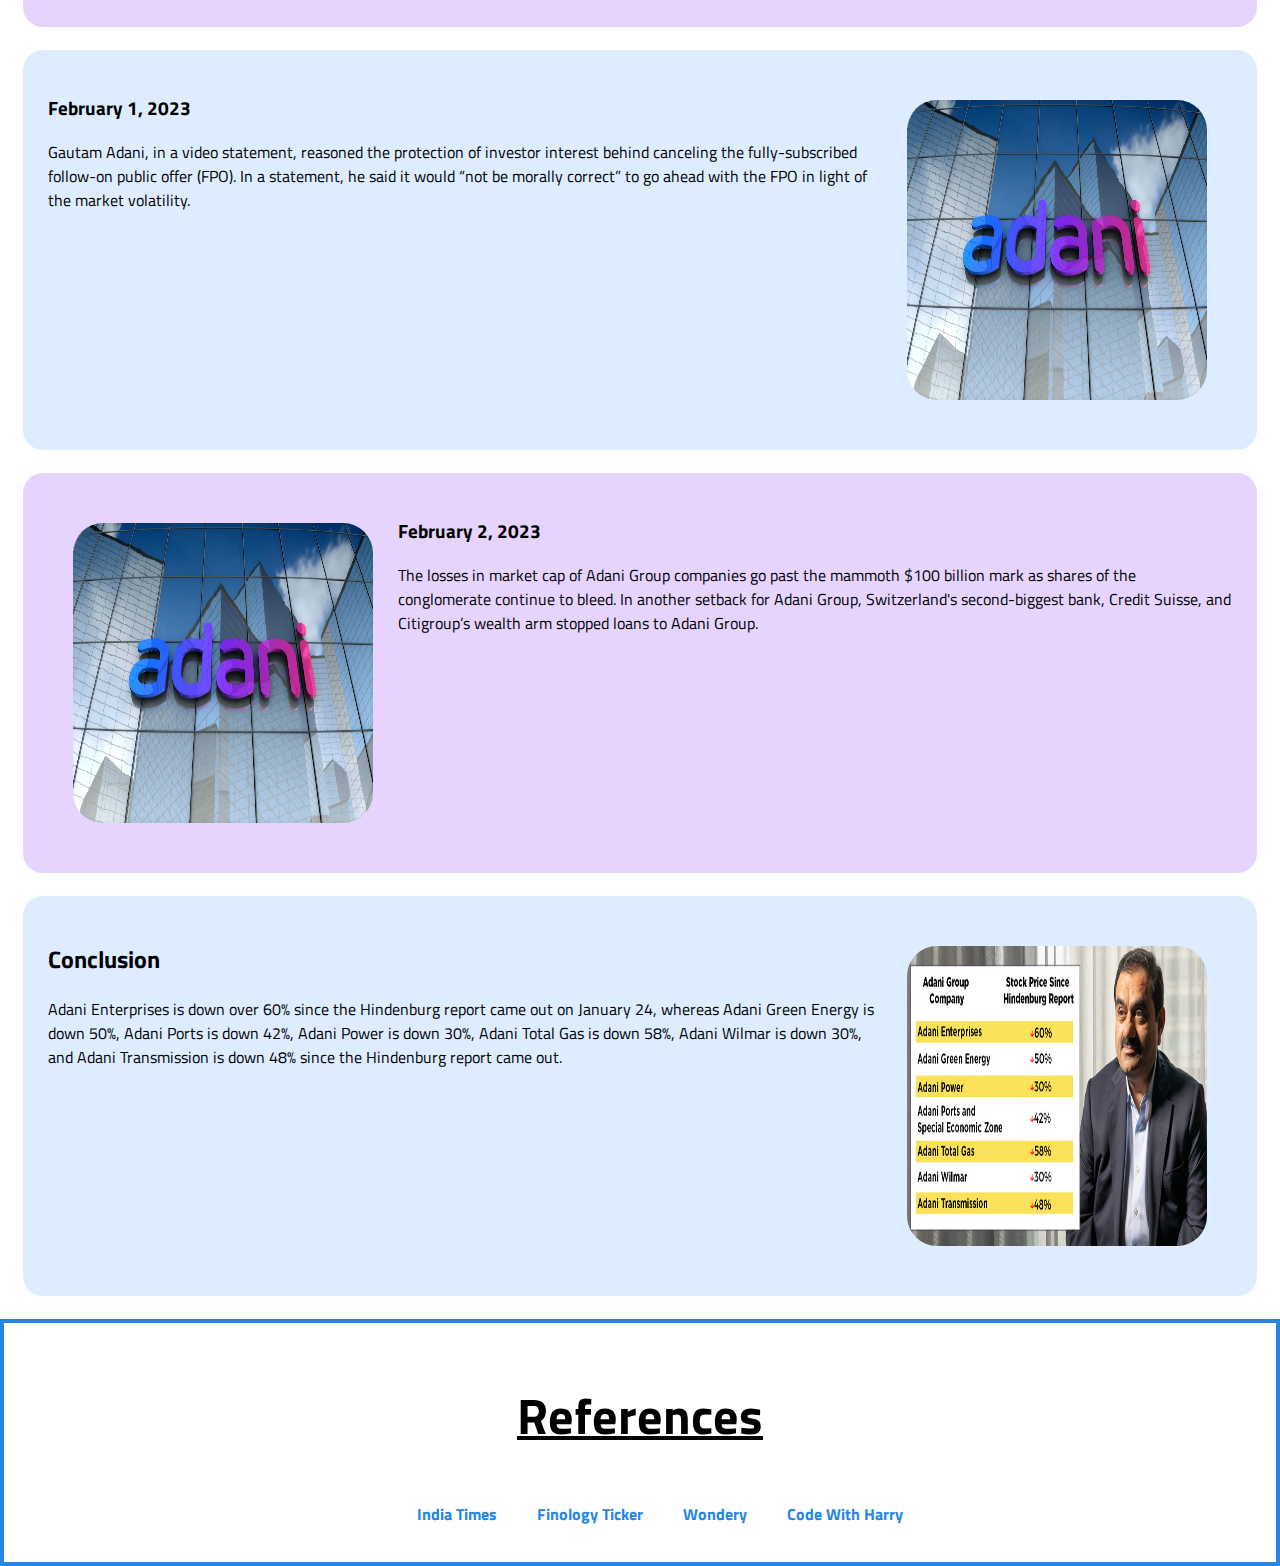
==== commit 3fe4dafa: "Fix formatting" ====
--- a/index.html
+++ b/index.html
@@ -53,12 +53,9 @@
                     <h3>January 24th, 2023</h3>
                     <p>
                         Hindenburg Research comes out with its report alleging the Adani Group of accounting fraud,
-                        stock
-                        manipulation, and money laundering. They titled the report as </p>
+                        stock manipulation, and money laundering. They titled the report as </p>
                     <a href="https://hindenburgresearch.com/adani/">"How The World’s 3rd Richest Man Is Pulling The
-                        Largest
-                        Con
-                        In Corporate History" </a>
+                        Largest Con In Corporate History" </a>
                     <p>
                         In addition to the report Hindenburg also ask 88 questions from Adani Group.
                     </p>
--- a/style.css
+++ b/style.css
@@ -129,4 +129,4 @@
 
     text-decoration: underline #2586e5 2px;
 
-}
+}